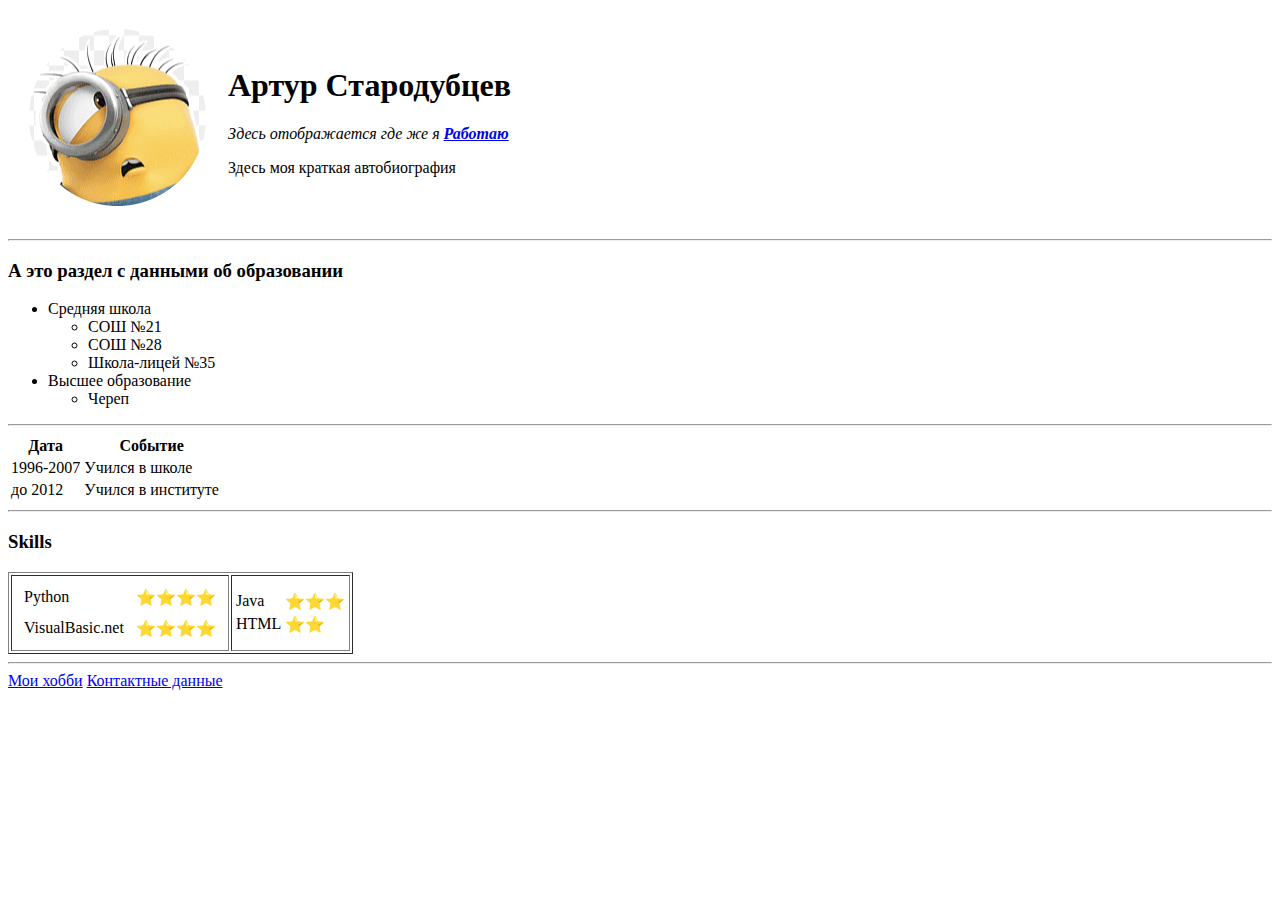
==== index.html @ 6d13b209 "Add initial Cv website files" ====
<!DOCTYPE html>
<html lang="en">
<head>
    <meta charset="UTF-8">
    <title>My WEbSite</title>
</head>
<body>
    <table cellspacing="20">
        <tr>
            <td><img src="images/BobLaMinion.png" alt="Bob La Minion profile"></td>
            <td>
                <h1>Артур Стародубцев</h1>
                <p><em>Здесь отображается где же я <strong><a href="https://ru.wikipedia.org/wiki/%D0%A0%D0%B0%D0%B1%D0%BE%D1%82%D0%B0">Работаю</a></strong></em></p>
                <p>Здесь моя краткая автобиография</p>
            </td>
        </tr>
    </table>
<hr>
<h3>А это раздел с данными об образовании</h3>
<ul>
    <li>Средняя школа</li>
    <ul>
        <li>СОШ №21</li>
        <li>СОШ №28</li>
        <li>Школа-лицей №35</li>
    </ul>
    <li>Высшее образование</li>
    <ul>
        <li>Череп</li>
    </ul>
</ul>
<hr>
<table>
    <thead>
        <tr>
            <th>Дата</th>
            <th>Событие</th>
        </tr>
    </thead>
    <tbody>
        <tr>
            <td>1996-2007</td>
            <td>Учился в школе</td>
        </tr>
        <tr>
            <td>до 2012</td>
            <td>Учился в институте</td>
        </tr>
    </tbody>
</table>
<hr>
<h3>Skills</h3>
<table border="1">
    <tr>
        <td>
            <table cellspacing="10">
                <tr>
                    <td>Python</td>
                    <td>⭐⭐⭐⭐</td>
                </tr>
                <tr>
                    <td>VisualBasic.net</td>
                    <td>⭐⭐⭐⭐</td>
                </tr>
            </table>
        </td>
        <td>
            <table>
                <tr>
                    <td>Java</td>
                    <td>⭐⭐⭐</td>
                </tr>
                <tr>
                    <td>HTML</td>
                    <td>⭐⭐</td>
                </tr>
            </table>
        </td>
    </tr>
</table>
<hr>
<a href="hobbies.html">Мои хобби</a>
<a href="contacts.html">Контактные данные</a>
</body>
</html>
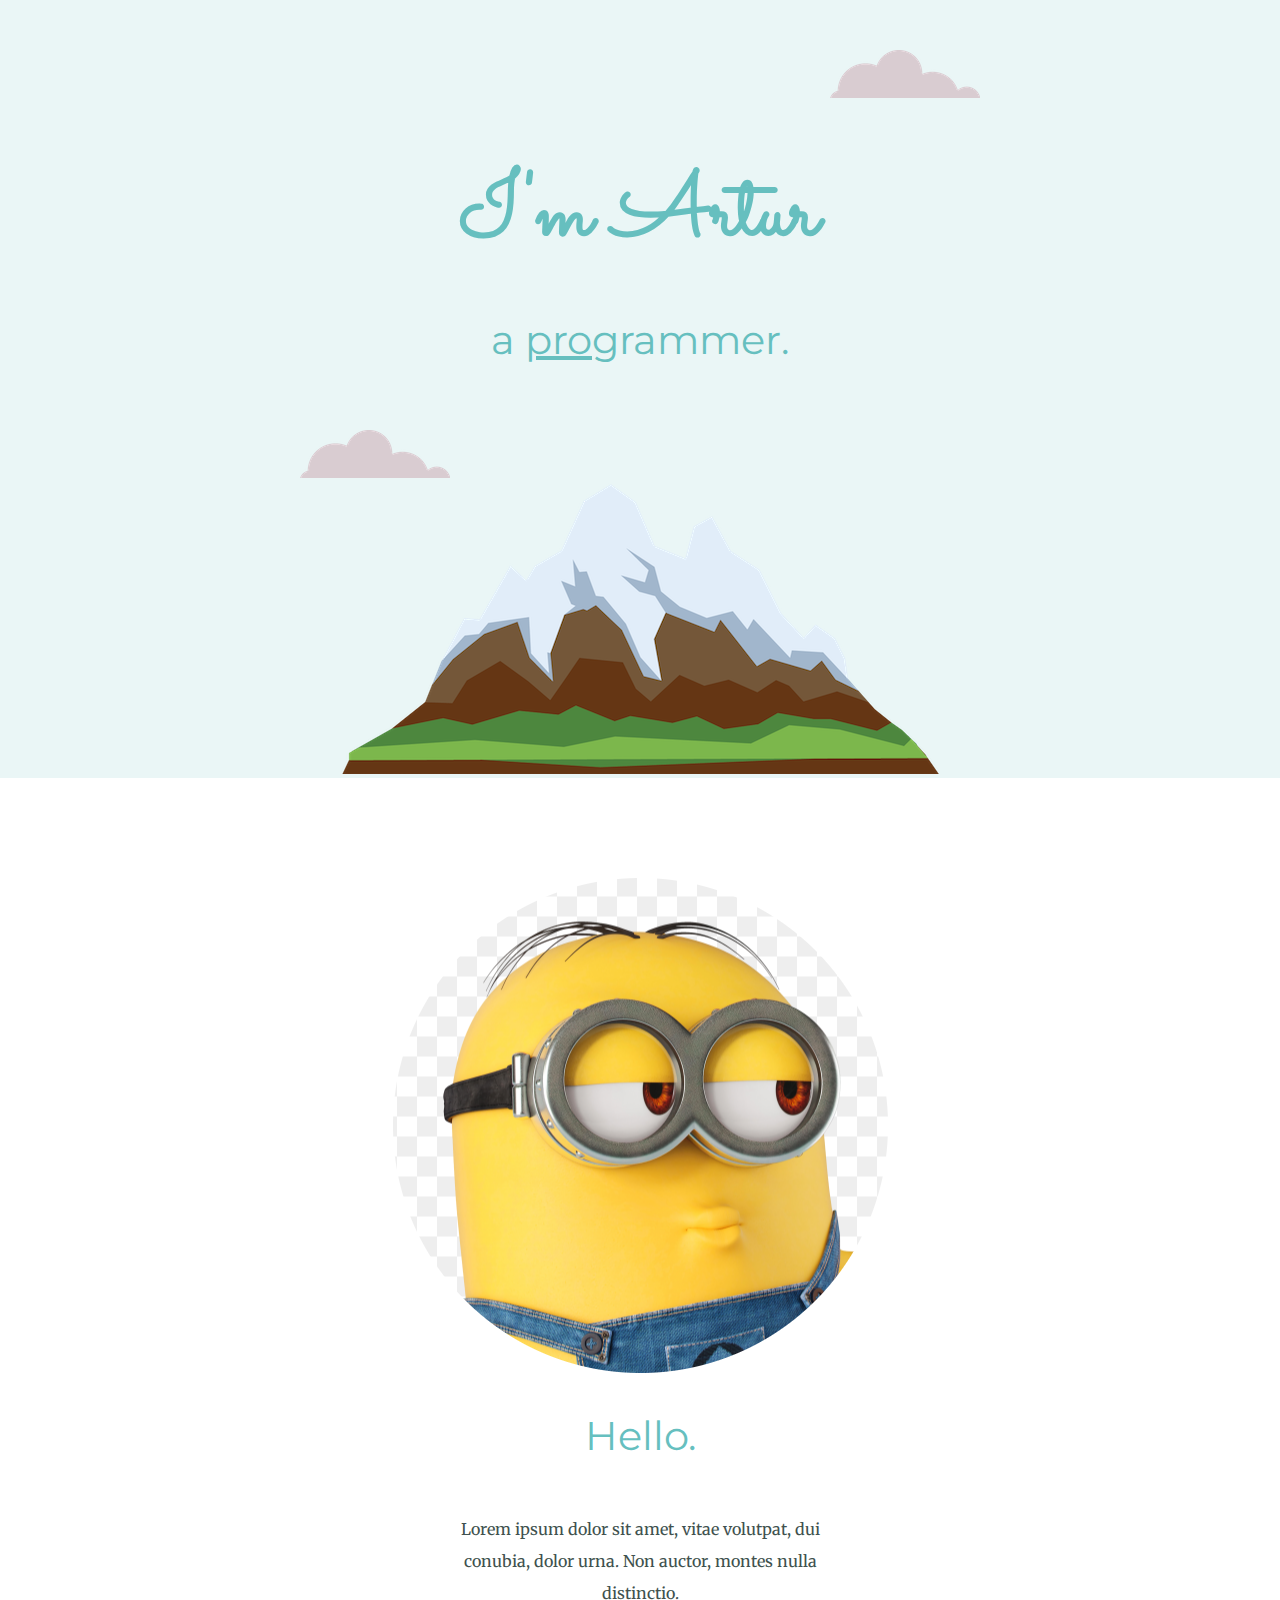
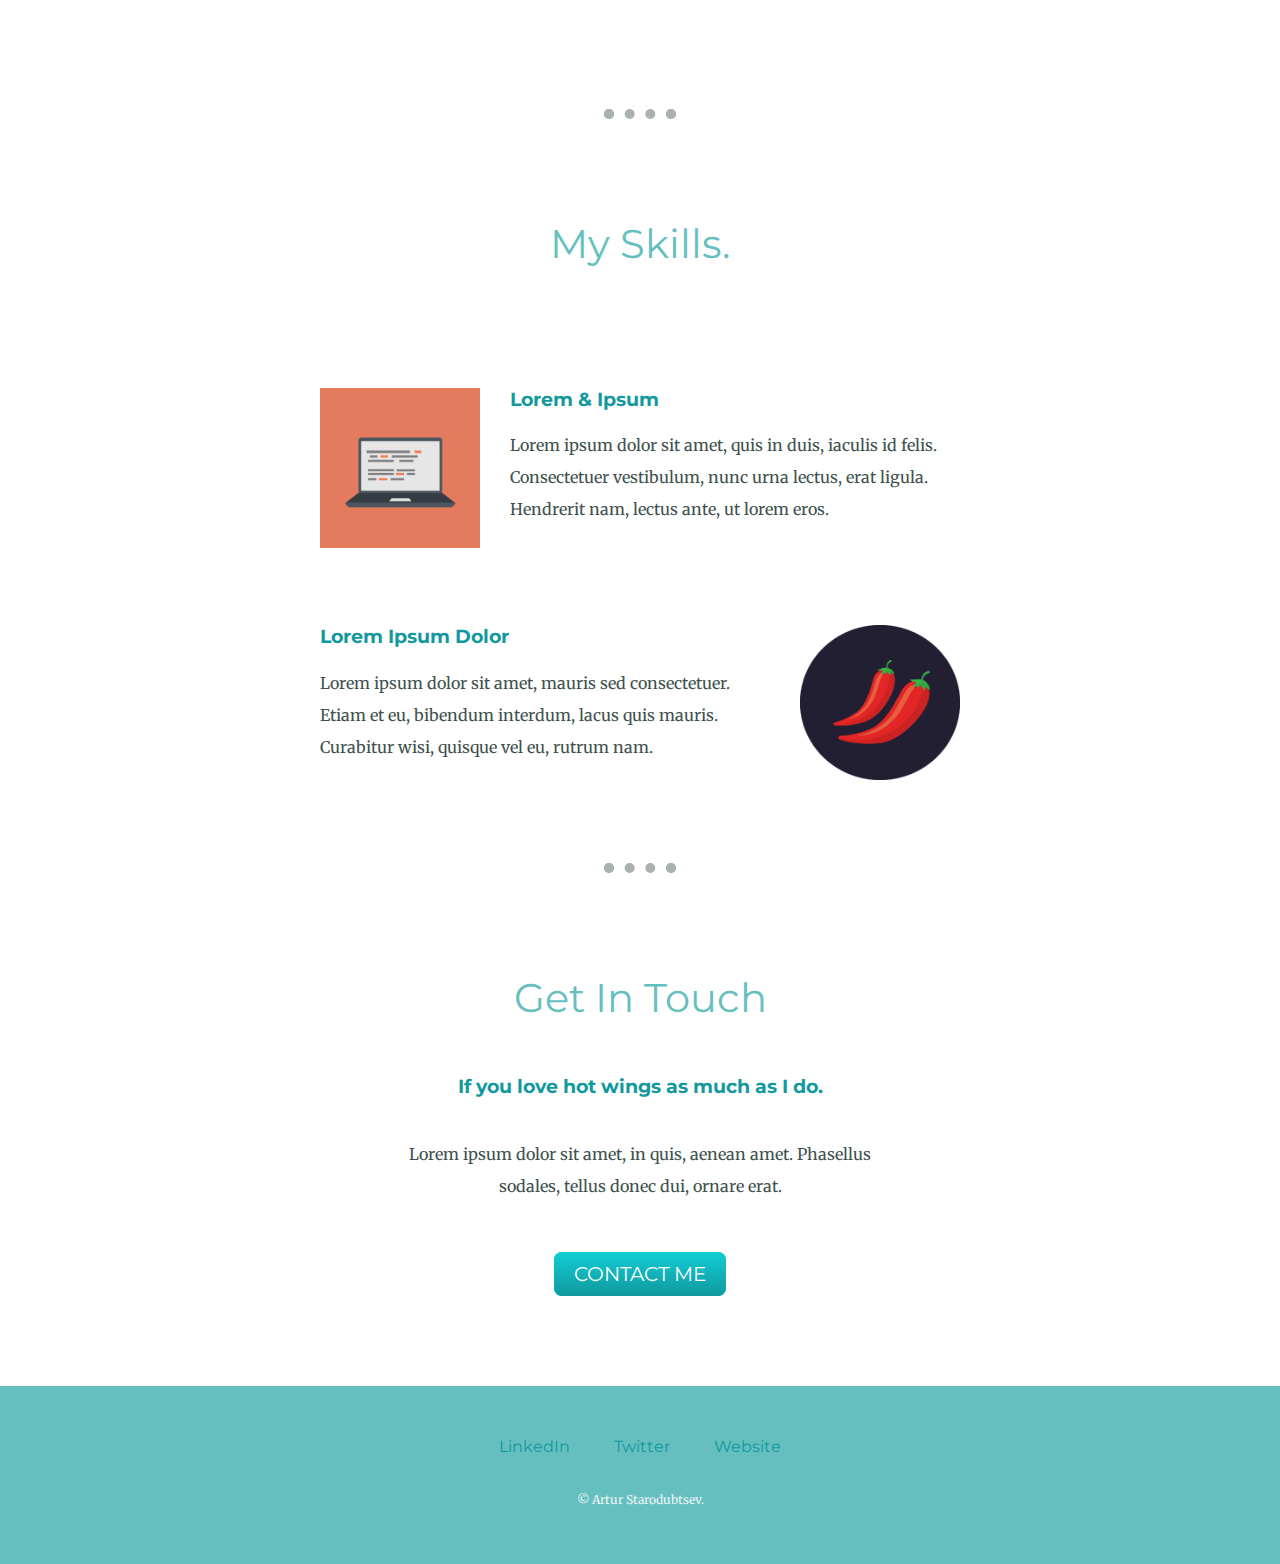
==== commit 2219c900: "CSS Intermediate" ====
--- a/index.html
+++ b/index.html
@@ -2,85 +2,56 @@
 <html lang="en">
 <head>
     <meta charset="UTF-8">
-    <title>My WEbSite</title>
+    <title>ArturStar</title>
+    <link rel="stylesheet" href="css/styles.css">
+    <link rel="icon" href="images/favicon.ico">
+    <link rel="preconnect" href="https://fonts.googleapis.com">
+    <link rel="preconnect" href="https://fonts.gstatic.com" crossorigin>
+    <link href="https://fonts.googleapis.com/css2?family=Merriweather&family=Montserrat&family=Sacramento&display=swap" rel="stylesheet">
 </head>
 <body>
-    <table cellspacing="20">
-        <tr>
-            <td><img src="images/BobLaMinion.png" alt="Bob La Minion profile"></td>
-            <td>
-                <h1>Артур Стародубцев</h1>
-                <p><em>Здесь отображается где же я <strong><a href="https://ru.wikipedia.org/wiki/%D0%A0%D0%B0%D0%B1%D0%BE%D1%82%D0%B0">Работаю</a></strong></em></p>
-                <p>Здесь моя краткая автобиография</p>
-            </td>
-        </tr>
-    </table>
-<hr>
-<h3>А это раздел с данными об образовании</h3>
-<ul>
-    <li>Средняя школа</li>
-    <ul>
-        <li>СОШ №21</li>
-        <li>СОШ №28</li>
-        <li>Школа-лицей №35</li>
-    </ul>
-    <li>Высшее образование</li>
-    <ul>
-        <li>Череп</li>
-    </ul>
-</ul>
-<hr>
-<table>
-    <thead>
-        <tr>
-            <th>Дата</th>
-            <th>Событие</th>
-        </tr>
-    </thead>
-    <tbody>
-        <tr>
-            <td>1996-2007</td>
-            <td>Учился в школе</td>
-        </tr>
-        <tr>
-            <td>до 2012</td>
-            <td>Учился в институте</td>
-        </tr>
-    </tbody>
-</table>
-<hr>
-<h3>Skills</h3>
-<table border="1">
-    <tr>
-        <td>
-            <table cellspacing="10">
-                <tr>
-                    <td>Python</td>
-                    <td>⭐⭐⭐⭐</td>
-                </tr>
-                <tr>
-                    <td>VisualBasic.net</td>
-                    <td>⭐⭐⭐⭐</td>
-                </tr>
-            </table>
-        </td>
-        <td>
-            <table>
-                <tr>
-                    <td>Java</td>
-                    <td>⭐⭐⭐</td>
-                </tr>
-                <tr>
-                    <td>HTML</td>
-                    <td>⭐⭐</td>
-                </tr>
-            </table>
-        </td>
-    </tr>
-</table>
-<hr>
-<a href="hobbies.html">Мои хобби</a>
-<a href="contacts.html">Контактные данные</a>
+    <div class="top-container">
+        <img class="top-cloud" src="images/cloud.png" alt="cloud-img">
+        <h1> I'm Artur</h1>
+        <h2>a <span class="pro">pro</span>grammer.</h2>
+        <img class="bottom-cloud" src="images/cloud.png" alt="cloud-img">
+        <img src="images/mountain.png" alt="mountain-img">
+    </div>
+    <div class="middle-container">
+        <div class="profile">
+          <img src="images/KevinLaMinion.png" alt="MyProfile">
+          <h2>Hello.</h2>
+          <p class="intro">Lorem ipsum dolor sit amet, vitae volutpat, dui conubia, dolor urna. Non auctor, montes nulla distinctio.</p>
+        </div>
+        <hr>
+        <div class="skills">
+          <h2>My Skills.</h2>
+          <div class="skill-row">
+            <img class="comp-img" src="images/computer.png" alt="Skills">
+            <h3>Lorem & Ipsum</h3>
+            <p>Lorem ipsum dolor sit amet, quis in duis, iaculis id felis. Consectetuer vestibulum, nunc urna lectus, erat ligula. Hendrerit nam, lectus ante, ut lorem eros.</p>
+          </div>
+          <div class="skill-row">
+            <img class="chilli-img" src="images/chillies.png" alt="Chilli">
+            <h3>Lorem Ipsum Dolor</h3>
+            <p>Lorem ipsum dolor sit amet, mauris sed consectetuer. Etiam et eu, bibendum interdum, lacus quis mauris. Curabitur wisi, quisque vel eu, rutrum nam.</p>
+          </div>
+        </div>
+        <hr>
+        <div class="contact-me">
+          <h2>Get In Touch</h2>
+          <h3>If you love hot wings as much as I do.</h3>
+          <p class="GIT-description">Lorem ipsum dolor sit amet, in quis, aenean amet. Phasellus sodales, tellus donec dui, ornare erat.</p>
+          <a class="btn" href="mailto:name@email.com">CONTACT ME</a>
+        </div>
+      </div>
+      
+      
+      <div class="bottom-container">
+        <a class="footer-link" href="https://www.linkedin.com/">LinkedIn</a>
+        <a class="footer-link" href="https://twitter.com/">Twitter</a>
+        <a class="footer-link" href="https://www.appbrewery.co/">Website</a>
+        <p class="copyright">© Artur Starodubtsev.</p>
+      </div>
 </body>
-</html>
-
+</html>--- a/css/styles.css
+++ b/css/styles.css
@@ -0,0 +1,125 @@
+a{
+    color:#11999E;
+}
+body{
+    margin: 0px;
+    text-align: center;
+    font-family: 'Merriweather', serif;
+}
+.bottom-cloud{
+    position: absolute;
+    left:300px;
+    bottom: 300px;
+}
+.pro{
+    text-decoration: underline;
+}
+.top-container{
+    background-color: #EAF6F6;
+    position: relative;
+    padding-top: 100px;;
+}
+h1{
+    margin: 50px auto 0 auto; 
+    font-family: 'Sacramento', cursive; 
+    font-size: 5.625rem;
+    color: #66BFBF;
+}
+h2{
+    font-family: 'Montserrat', sans-serif;
+    font-size: 2.5rem;
+    color: #66BFBF;
+    font-weight: normal;
+    padding-bottom: 20px;
+}
+h3{
+    font-family: 'Montserrat', sans-serif;
+    color: #11999E;
+}
+.intro{
+    width:30%;
+    margin: auto;
+}
+.middle-container{
+    margin: 100px 0;
+}
+p{
+   color: #40514E;
+   line-height: 2;
+}
+.top-cloud{
+    position: absolute;
+    right:300px;
+    top:50px
+}
+.skill-row{
+    width: 50%;
+    margin: 100px auto;
+    text-align: left;
+}
+.comp-img{
+    width: 25%;
+    float: left;
+    margin-right: 30px;
+}
+.chilli-img{
+    width: 25%;
+    float: right;
+    margin-left: 30px;
+}
+hr{
+    border: dotted #aab1b1 10px;
+    width: 4%;
+    border-bottom: none;
+    margin:100px auto;
+    clear: both;
+}
+.bottom-container{
+    background-color: #66BFBF;
+    padding: 50px 0 20px;
+}
+a{
+    color: #11999E;
+    margin: 10px 20px;
+    font-family: 'Montserrat', sans-serif;
+    text-decoration: none;
+}
+a:hover{
+    color: #EAF6F6;
+}
+.copyright{
+    color: #EAF6F6;
+    font-size: 0.75rem;
+    padding: 20px 0;
+}
+
+.btn {
+    background: #11cdd4;
+    background-image: -webkit-linear-gradient(top, #11cdd4, #11999e);
+    background-image: -moz-linear-gradient(top, #11cdd4, #11999e);
+    background-image: -ms-linear-gradient(top, #11cdd4, #11999e);
+    background-image: -o-linear-gradient(top, #11cdd4, #11999e);
+    background-image: linear-gradient(to bottom, #11cdd4, #11999e);
+    -webkit-border-radius: 8;
+    -moz-border-radius: 8;
+    border-radius: 8px;
+    font-family: 'Montserrat', sans-serif;
+    color: #ffffff;
+    font-size: 20px;
+    padding: 10px 20px 10px 20px;
+    text-decoration: none;
+  }
+  
+  .btn:hover {
+    background: #30e3cb;
+    background-image: -webkit-linear-gradient(top, #30e3cb, #2bc4ab);
+    background-image: -moz-linear-gradient(top, #30e3cb, #2bc4ab);
+    background-image: -ms-linear-gradient(top, #30e3cb, #2bc4ab);
+    background-image: -o-linear-gradient(top, #30e3cb, #2bc4ab);
+    background-image: linear-gradient(to bottom, #30e3cb, #2bc4ab);
+    text-decoration: none;
+  }
+  .GIT-description{
+    width: 40%;
+    margin: 40px auto 60px;
+  }